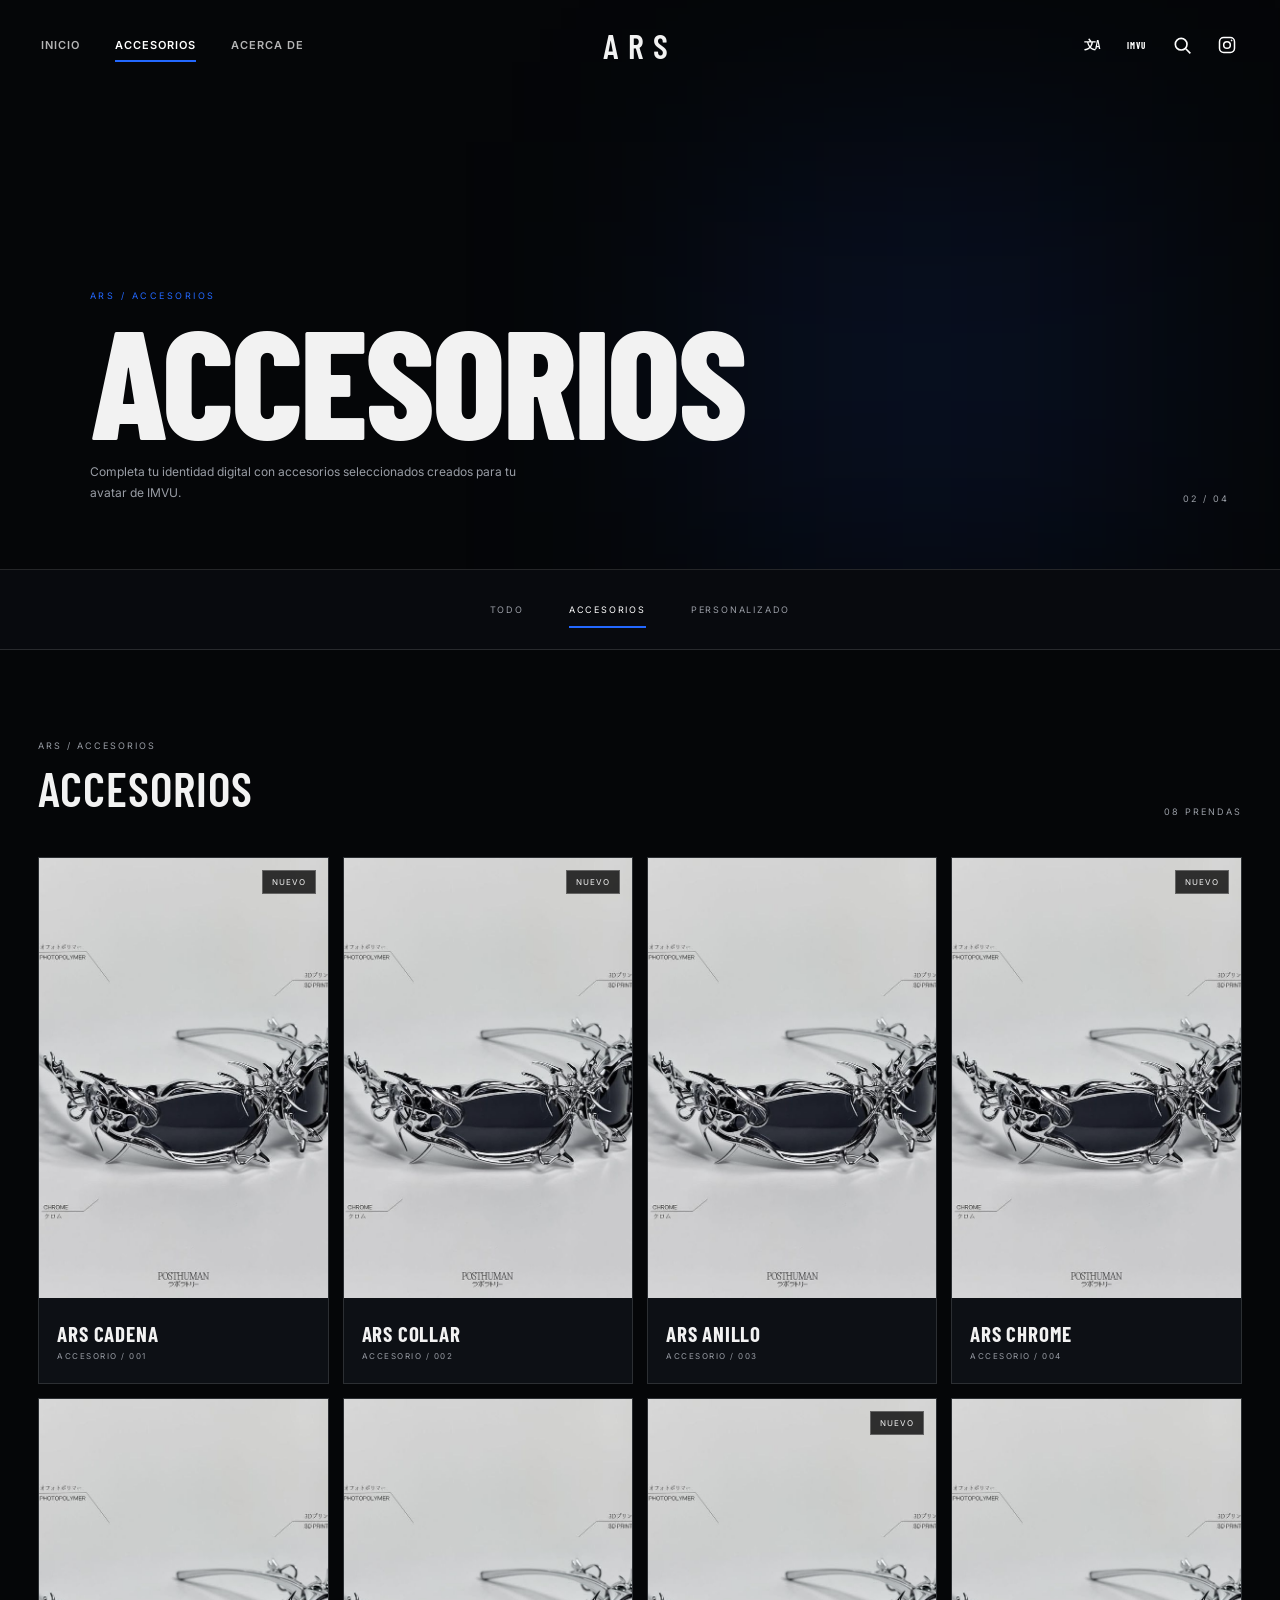
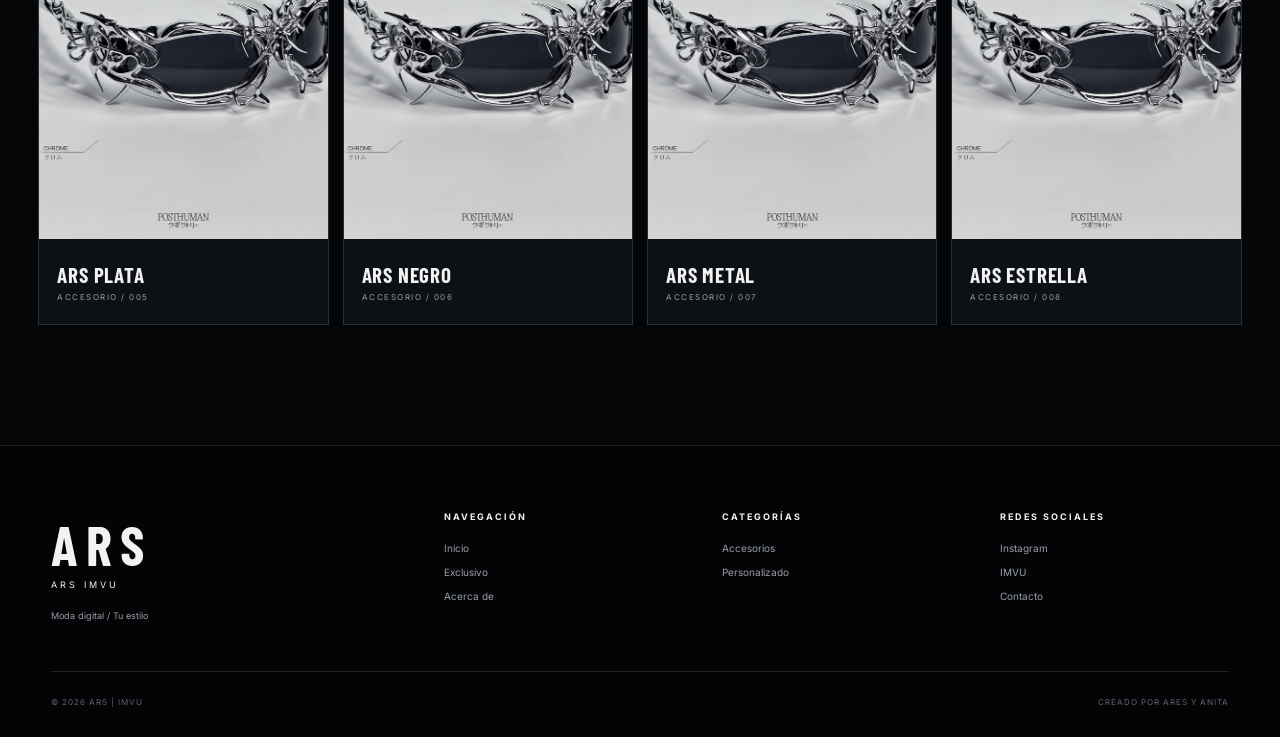
==== accesorios.html @ 0ce5f081 "Publicar tienda ARS" ====
<!DOCTYPE html>
<html lang="es">

<head>

    <meta charset="UTF-8">

    <meta
        name="viewport"
        content="width=device-width, initial-scale=1.0"
    >

    <title>Accesorios | ARS IMVU</title>


    <!-- GOOGLE FONTS -->

    <link rel="preconnect" href="https://fonts.googleapis.com">

    <link
        rel="preconnect"
        href="https://fonts.gstatic.com"
        crossorigin
    >

    <link
        href="https://fonts.googleapis.com/css2?family=Barlow+Condensed:wght@400;500;600;700;800&family=Inter:wght@300;400;500;600;700&display=swap"
        rel="stylesheet"
    >


    <!-- CSS -->

    <link
        rel="stylesheet"
        href="accesorios.css"
    >

</head>


<body>


<!-- =====================================================
     HEADER
===================================================== -->

<header class="header">


    <nav class="nav-left">

        <a href="base.html">
            INICIO
        </a>

        <a href="#products" class="active">
            ACCESORIOS
        </a>

        <a href="#footer">
            ACERCA DE
        </a>

    </nav>


    <!-- LOGO -->

    <a
        href="base.html"
        class="logo"
    >
        ARS
    </a>


    <!-- RIGHT -->

    <div class="nav-right">

        <button
            class="icon-button language-toggle"
            type="button"
            aria-label="Cambiar idioma"
            title="English / Español"
        >
            <span class="language-icon">文A</span>
        </button>

        <a href="https://go.imvu.com/av/xARESx1/" target="_blank" rel="noopener noreferrer" class="icon-button service-icon" aria-label="IMVU" title="IMVU">
            <span class="service-label">IMVU</span>
        </a>

        <!-- SEARCH -->

        <button
            class="icon-button"
            aria-label="Buscar"
        >

            <svg
                width="20"
                height="20"
                viewBox="0 0 24 24"
                fill="none"
                stroke="currentColor"
                stroke-width="2"
            >

                <circle
                    cx="11"
                    cy="11"
                    r="7"
                ></circle>

                <line
                    x1="16.5"
                    y1="16.5"
                    x2="22"
                    y2="22"
                ></line>

            </svg>

        </button>


        <!-- INSTAGRAM -->

        <a
            href="https://www.instagram.com/ars.shopx?stkn=NG5sNDVpODVyOTZt"
            target="_blank"
            rel="noopener noreferrer"
            class="icon-button"
        >

            <svg
                width="20"
                height="20"
                viewBox="0 0 24 24"
                fill="none"
                stroke="currentColor"
                stroke-width="1.8"
            >

                <rect
                    x="3"
                    y="3"
                    width="18"
                    height="18"
                    rx="5"
                ></rect>

                <circle
                    cx="12"
                    cy="12"
                    r="4"
                ></circle>

                <circle
                    cx="17.5"
                    cy="6.5"
                    r="1"
                    fill="currentColor"
                    stroke="none"
                ></circle>

            </svg>

        </a>


        <!-- MOBILE MENU -->

        <button
            class="icon-button mobile-menu"
            aria-label="Menú"
        >

            <span></span>
            <span></span>
            <span></span>

        </button>

    </div>

</header>



<!-- =====================================================
     PAGE HERO
===================================================== -->

<section class="page-hero">


    <div class="page-hero-bg">

        <video
            src="WhatsApp%20Video%202026-09-07%20at%207.48.57%20PM.mp4"
            autoplay
            muted
            loop
            playsinline
            aria-label="Video de accesorios ARS"
        ></video>

    </div>


    <div class="page-hero-overlay"></div>


    <div class="page-hero-content">


        <p class="breadcrumb">

            ARS / ACCESORIOS

        </p>


        <h1>

            ACCESORIOS

        </h1>


        <p class="hero-description">

            Completa tu identidad digital con
            accesorios seleccionados creados para tu
            avatar de IMVU.

        </p>


    </div>


    <div class="hero-index">

        02 / 04

    </div>

</section>



<!-- =====================================================
     CATEGORY NAVIGATION
===================================================== -->

<section class="category-navigation">


    <a href="#" class="category-link">
        TODO
    </a>


    <a
        href="accesorios.html"
        class="category-link active"
    >
        ACCESORIOS
    </a>


    <a href="#" class="category-link">
        PERSONALIZADO
    </a>

</section>



<!-- =====================================================
     PRODUCTS
===================================================== -->

<section
    class="products-section"
    id="products"
>


    <!-- HEADER -->

    <div class="products-header">


        <div>

            <p class="section-kicker">
                ARS / ACCESORIOS
            </p>

            <h2>
                ACCESORIOS
            </h2>

        </div>


        <div class="products-count">

            08 PRENDAS

        </div>

    </div>



    <!-- GRID -->

    <div class="products-grid">


        <!-- PRODUCT 01 -->

        <article class="product-card">

            <a href="#" class="product-image">

                <img
                    src="image%20copy%206.png"
                    alt="Cadena ARS"
                >

                <span class="product-tag">
                    NUEVO
                </span>

            </a>


            <div class="product-info">

                <div>

                    <h3>
                        ARS CADENA
                    </h3>

                    <p>
                        ACCESORIO / 001
                    </p>

                </div>


            </div>

        </article>



        <!-- PRODUCT 02 -->

        <article class="product-card">

            <a href="#" class="product-image">

                <img
                    src="image%20copy%206.png"
                    alt="Collar ARS"
                >

                <span class="product-tag">
                    NUEVO
                </span>

            </a>


            <div class="product-info">

                <div>

                    <h3>
                        ARS COLLAR
                    </h3>

                    <p>
                        ACCESORIO / 002
                    </p>

                </div>


            </div>

        </article>



        <!-- PRODUCT 03 -->

        <article class="product-card">

            <a href="#" class="product-image">

                <img
                    src="image%20copy%206.png"
                    alt="Anillo ARS"
                >

            </a>


            <div class="product-info">

                <div>

                    <h3>
                        ARS ANILLO
                    </h3>

                    <p>
                        ACCESORIO / 003
                    </p>

                </div>


            </div>

        </article>



        <!-- PRODUCT 04 -->

        <article class="product-card">

            <a href="#" class="product-image">

                <img
                    src="image%20copy%206.png"
                    alt="Reloj ARS"
                >

                <span class="product-tag">
                    NUEVO
                </span>

            </a>


            <div class="product-info">

                <div>

                    <h3>
                        ARS CHROME
                    </h3>

                    <p>
                        ACCESORIO / 004
                    </p>

                </div>


            </div>

        </article>



        <!-- PRODUCT 05 -->

        <article class="product-card">

            <a href="#" class="product-image">

                <img
                    src="image%20copy%206.png"
                    alt="Plata ARS"
                >

            </a>


            <div class="product-info">

                <div>

                    <h3>
                        ARS PLATA
                    </h3>

                    <p>
                        ACCESORIO / 005
                    </p>

                </div>


            </div>

        </article>



        <!-- PRODUCT 06 -->

        <article class="product-card">

            <a href="#" class="product-image">

                <img
                    src="image%20copy%206.png"
                    alt="Negro ARS"
                >

            </a>


            <div class="product-info">

                <div>

                    <h3>
                        ARS NEGRO
                    </h3>

                    <p>
                        ACCESORIO / 006
                    </p>

                </div>


            </div>

        </article>



        <!-- PRODUCT 07 -->

        <article class="product-card">

            <a href="#" class="product-image">

                <img
                    src="image%20copy%206.png"
                    alt="Metal ARS"
                >

                <span class="product-tag">
                    NUEVO
                </span>

            </a>


            <div class="product-info">

                <div>

                    <h3>
                        ARS METAL
                    </h3>

                    <p>
                        ACCESORIO / 007
                    </p>

                </div>


            </div>

        </article>



        <!-- PRODUCT 08 -->

        <article class="product-card">

            <a href="#" class="product-image">

                <img
                    src="image%20copy%206.png"
                    alt="Estrella ARS"
                >

            </a>


            <div class="product-info">

                <div>

                    <h3>
                        ARS ESTRELLA
                    </h3>

                    <p>
                        ACCESORIO / 008
                    </p>

                </div>


            </div>

        </article>


    </div>

</section>



<!-- =====================================================
     FOOTER
===================================================== -->

<footer id="footer">


    <div class="footer-main">


        <!-- BRAND -->

        <div class="footer-brand">

            <div class="footer-logo">
                ARS
            </div>

            <p>
                ARS IMVU
            </p>

            <span>
                Moda digital / Tu estilo
            </span>

        </div>


        <!-- NAVIGATION -->

        <div class="footer-column">

            <h4>
                NAVEGACIÓN
            </h4>

            <a href="base.html#">
                Inicio
            </a>

            <a href="base.html#shop">
                Exclusivo
            </a>

            <a href="base.html#about">
                Acerca de
            </a>

        </div>


        <!-- CATEGORIES -->

        <div class="footer-column">

            <h4>
                CATEGORÍAS
            </h4>

            <a href="accesorios.html">
                Accesorios
            </a>

            <a href="personalizado.html">
                Personalizado
            </a>

        </div>


        <!-- SOCIAL -->

        <div class="footer-column">

            <h4>
                REDES SOCIALES
            </h4>

            <a href="https://www.instagram.com/ars.shopx?stkn=NG5sNDVpODVyOTZt" target="_blank" rel="noopener noreferrer">
                Instagram
            </a>

            <a href="https://go.imvu.com/av/xARESx1/" target="_blank" rel="noopener noreferrer">
                IMVU
            </a>

            <a href="https://www.instagram.com/ars.shopx?stkn=NG5sNDVpODVyOTZt" target="_blank" rel="noopener noreferrer">
                Contacto
            </a>

        </div>


    </div>



    <div class="footer-bottom">

        <span>
            © 2026 ARS | IMVU
        </span>

        <span>
            CREADO POR ARES Y ANITA
        </span>

    </div>

</footer>


<script src="idioma.js"></script>

</body>

</html>
---- accesorios.css ----
/* =====================================================
   VARIABLES
===================================================== */

:root {

    --black: #050608;
    --black-soft: #080a0e;

    --dark: #0d1015;
    --dark-light: #14171d;

    --white: #f2f2f2;

    --gray: #999da5;
    --gray-dark: #62666e;

    --silver: #c8ccd2;

    --blue: #2368ff;
    --blue-dark: #0d2c72;

    --border: rgba(255, 255, 255, 0.13);

}


/* =====================================================
   RESET
===================================================== */

* {

    margin: 0;
    padding: 0;

    box-sizing: border-box;

}


html {

    scroll-behavior: smooth;

}


body {

    background: var(--black);

    color: var(--white);

    font-family: "Inter", sans-serif;

    overflow-x: hidden;

}


a {

    color: inherit;

    text-decoration: none;

}


button {

    font-family: inherit;

}


/* =====================================================
   HEADER
===================================================== */

.header {

    position: absolute;

    top: 0;
    left: 0;

    width: 100%;

    height: 90px;

    padding: 0 3.2%;

    z-index: 100;

    display: flex;

    align-items: center;

    justify-content: space-between;

}


/* NAV */

.nav-left {

    display: flex;

    align-items: center;

    gap: 35px;

}


.nav-left a {

    position: relative;

    font-size: 11px;

    font-weight: 600;

    letter-spacing: 1px;

    color: rgba(255,255,255,.7);

    transition: .3s;

}


.nav-left a:hover {

    color: white;

}


.nav-left a.active {

    color: white;

}


.nav-left a.active::after {

    content: "";

    position: absolute;

    left: 0;

    bottom: -10px;

    width: 100%;

    height: 2px;

    background: var(--blue);

}


/* =====================================================
   LOGO
===================================================== */

.logo {

    position: absolute;

    left: 50%;

    transform: translateX(-50%);

    font-family: "Barlow Condensed", sans-serif;

    font-size: 34px;

    font-weight: 600;

    letter-spacing: 9px;

}


/* =====================================================
   HEADER RIGHT
===================================================== */

.nav-right {

    display: flex;

    align-items: center;

    gap: 20px;

}


.icon-button {

    width: 25px;

    height: 25px;

    border: none;

    background: transparent;

    color: white;

    display: flex;

    align-items: center;

    justify-content: center;

    cursor: pointer;

    transition: .3s;

}


.icon-button:hover {

    color: var(--blue);

}


.mobile-menu {

    display: none;

    flex-direction: column;

    gap: 4px;

}


.mobile-menu span {

    width: 19px;

    height: 1px;

    background: currentColor;

}


.language-icon {

    font-family: "Barlow Condensed", sans-serif;

    font-size: 12px;

    font-weight: 600;

    letter-spacing: -1px;

}


.service-icon {

    font-size: 9px;

    letter-spacing: 1px;

}


.service-label {

    font-family: "Barlow Condensed", sans-serif;

    font-weight: 700;

}


/* =====================================================
   PAGE HERO
===================================================== */

.page-hero {

    position: relative;

    min-height: 570px;

    display: flex;

    align-items: flex-end;

    overflow: hidden;

    border-bottom: 1px solid var(--border);

}


.page-hero-bg {

    position: absolute;

    inset: 0;

}


.page-hero-bg video {

    width: 100%;

    height: 100%;

    object-fit: cover;

    object-position: center;

    filter:
        grayscale(35%)
        contrast(115%);

}


/* OVERLAY */

.page-hero-overlay {

    position: absolute;

    inset: 0;

    background:

        linear-gradient(
            to top,
            #050608 0%,
            rgba(5,6,8,.82) 30%,
            rgba(5,6,8,.2) 100%
        );

}


/* BLUE GLOW */

.page-hero::after {

    content: "";

    position: absolute;

    width: 450px;

    height: 450px;

    right: 10%;

    top: 25%;

    background: rgba(30,80,200,.12);

    filter: blur(120px);

    pointer-events: none;

}


/* CONTENT */

.page-hero-content {

    position: relative;

    z-index: 5;

    padding:

        0

        7%

        65px;

}


.breadcrumb {

    margin-bottom: 20px;

    font-size: 9px;

    letter-spacing: 2.5px;

    color: var(--blue);

}


.page-hero h1 {

    font-family: "Barlow Condensed", sans-serif;

    font-size: clamp(80px, 12vw, 170px);

    font-weight: 800;

    line-height: .75;

    letter-spacing: -3px;

}


.hero-description {

    max-width: 450px;

    margin-top: 25px;

    color: var(--gray);

    font-size: 12px;

    line-height: 1.8;

}


.hero-index {

    position: absolute;

    right: 4%;

    bottom: 65px;

    z-index: 5;

    font-size: 9px;

    letter-spacing: 2px;

    color: var(--gray);

}


/* =====================================================
   CATEGORY NAVIGATION
===================================================== */

.category-navigation {

    display: flex;

    justify-content: center;

    align-items: center;

    gap: 45px;

    min-height: 80px;

    padding: 15px;

    border-bottom: 1px solid var(--border);

    background: var(--black-soft);

}


.category-link {

    position: relative;

    font-size: 9px;

    letter-spacing: 1.8px;

    color: var(--gray);

    transition: .3s;

}


.category-link:hover {

    color: white;

}


.category-link.active {

    color: white;

}


.category-link.active::after {

    content: "";

    position: absolute;

    left: 0;

    right: 0;

    bottom: -13px;

    height: 2px;

    background: var(--blue);

}


/* =====================================================
   PRODUCTS SECTION
===================================================== */

.products-section {

    padding: 90px 3% 120px;

}


.products-header {

    display: flex;

    justify-content: space-between;

    align-items: flex-end;

    margin-bottom: 40px;

}


.section-kicker {

    font-size: 9px;

    letter-spacing: 2px;

    color: var(--gray);

}


.products-header h2 {

    margin-top: 8px;

    font-family: "Barlow Condensed", sans-serif;

    font-size: 48px;

    font-weight: 600;

    letter-spacing: 1px;

}


.products-count {

    font-size: 9px;

    letter-spacing: 2px;

    color: var(--gray);

}


/* =====================================================
   PRODUCT GRID
===================================================== */

.products-grid {

    display: grid;

    grid-template-columns: repeat(4, 1fr);

    gap: 14px;

}


/* CARD */

.product-card {

    background: var(--dark);

    border: 1px solid var(--border);

    transition: .4s;

}


.product-card:hover {

    border-color: rgba(35,104,255,.65);

    transform: translateY(-5px);

}


/* IMAGE */

.product-image {

    position: relative;

    display: block;

    height: 440px;

    overflow: hidden;

    background: #111;

}


.product-image img {

    width: 100%;

    height: 100%;

    object-fit: cover;

    filter: grayscale(20%);

    transition: .6s;

}


.product-card:hover img {

    transform: scale(1.06);

    filter: grayscale(0);

}


/* TAG */

.product-tag {

    position: absolute;

    top: 12px;

    right: 12px;

    padding: 6px 9px;

    background: rgba(0,0,0,.78);

    border: 1px solid rgba(255,255,255,.25);

    font-size: 8px;

    letter-spacing: 1px;

}


/* INFO */

.product-info {

    min-height: 85px;

    padding: 18px;

    display: flex;

    align-items: center;

    justify-content: space-between;

}


.product-info h3 {

    font-family: "Barlow Condensed", sans-serif;

    font-size: 21px;

    letter-spacing: .8px;

}


.product-info p {

    margin-top: 5px;

    font-size: 8px;

    letter-spacing: 1.5px;

    color: var(--gray);

}


.view-product {

    font-size: 8px;

    letter-spacing: 1px;

    color: var(--gray);

    transition: .3s;

}


.view-product:hover {

    color: var(--blue);

}


/* =====================================================
   FOOTER
===================================================== */

footer {

    padding: 65px 4% 30px;

    background: #030405;

    border-top: 1px solid var(--border);

}


.footer-main {

    display: grid;

    grid-template-columns: 1.5fr 1fr 1fr 1fr;

    gap: 50px;

    padding-bottom: 50px;

    border-bottom: 1px solid var(--border);

}


/* BRAND */

.footer-logo {

    font-family: "Barlow Condensed", sans-serif;

    font-size: 55px;

    font-weight: 700;

    letter-spacing: 8px;

}


.footer-brand p {

    margin-top: 2px;

    font-size: 9px;

    letter-spacing: 3px;

}


.footer-brand span {

    display: block;

    margin-top: 20px;

    color: var(--gray);

    font-size: 9px;

}


/* COLUMNS */

.footer-column h4 {

    margin-bottom: 20px;

    font-size: 9px;

    letter-spacing: 2px;

}


.footer-column a {

    display: block;

    margin-bottom: 12px;

    color: var(--gray);

    font-size: 10px;

    transition: .3s;

}


.footer-column a:hover {

    color: var(--blue);

}


/* BOTTOM */

.footer-bottom {

    display: flex;

    justify-content: space-between;

    padding-top: 25px;

    color: var(--gray-dark);

    font-size: 8px;

    letter-spacing: 1px;

}


/* =====================================================
   TABLET
===================================================== */

@media (max-width: 1000px) {


    .nav-left {

        gap: 20px;

    }


    .products-grid {

        grid-template-columns: repeat(2, 1fr);

    }

}


/* =====================================================
   MOBILE
===================================================== */

@media (max-width: 650px) {


    /* HEADER */

    .header {

        height: 70px;

        padding: 0 5%;

    }


    .nav-left {

        display: none;

    }


    .logo {

        font-size: 26px;

        letter-spacing: 5px;

    }


    .nav-right {

        gap: 8px;

    }


    .nav-right .icon-button {

        width: 22px;
        height: 22px;

    }


    .nav-right .service-icon {

        font-size: 8px;

    }


    .mobile-menu {

        display: flex;

    }


    .header.menu-open .nav-left {

        position: absolute;

        top: 70px;
        left: 5%;
        right: 5%;

        display: flex;
        flex-direction: column;
        align-items: stretch;
        gap: 0;

        padding: 12px 18px;

        background: rgba(8,10,14,.97);
        border: 1px solid var(--border);

    }


    .header.menu-open .nav-left a {

        padding: 13px 0;

    }


    .header.menu-open .nav-left a.active::after {

        bottom: 5px;

    }


    /* HERO */

    .page-hero {

        min-height: 600px;

    }


    .page-hero-content {

        padding:

            0

            7%

            50px;

    }


    .page-hero h1 {

        font-size: 82px;

    }


    .hero-description {

        max-width: 320px;

    }


    .hero-index {

        display: none;

    }


    /* CATEGORY NAV */

    .category-navigation {

        justify-content: flex-start;

        overflow-x: auto;

        gap: 28px;

        padding-left: 6%;

        scrollbar-width: none;

    }


    .category-navigation::-webkit-scrollbar {

        display: none;

    }


    .category-link {

        white-space: nowrap;

    }


    /* PRODUCTS */

    .products-section {

        padding: 65px 5% 80px;

    }


    .products-header {

        align-items: flex-start;

        flex-direction: column;

        gap: 15px;

    }


    .products-header h2 {

        font-size: 40px;

    }


    .products-grid {

        grid-template-columns: 1fr 1fr;

        gap: 8px;

    }


    .product-image {

        height: 280px;

    }


    .product-info {

        min-height: 80px;

        padding: 12px;

    }


    .product-info h3 {

        font-size: 17px;

    }


    .view-product {

        display: none;

    }


    /* FOOTER */

    footer {

        padding: 55px 7% 25px;

    }


    .footer-main {

        grid-template-columns: 1fr 1fr;

        gap: 40px 20px;

    }


    .footer-brand {

        grid-column: 1 / -1;

    }


    .footer-bottom {

        flex-direction: column;

        gap: 10px;

    }

}


@media (max-width: 420px) {

    .page-hero h1,
    .products-header h2 {

        font-size: 58px;

    }


    .products-grid {

        gap: 6px;

    }


    .product-image {

        height: 225px;

    }

}
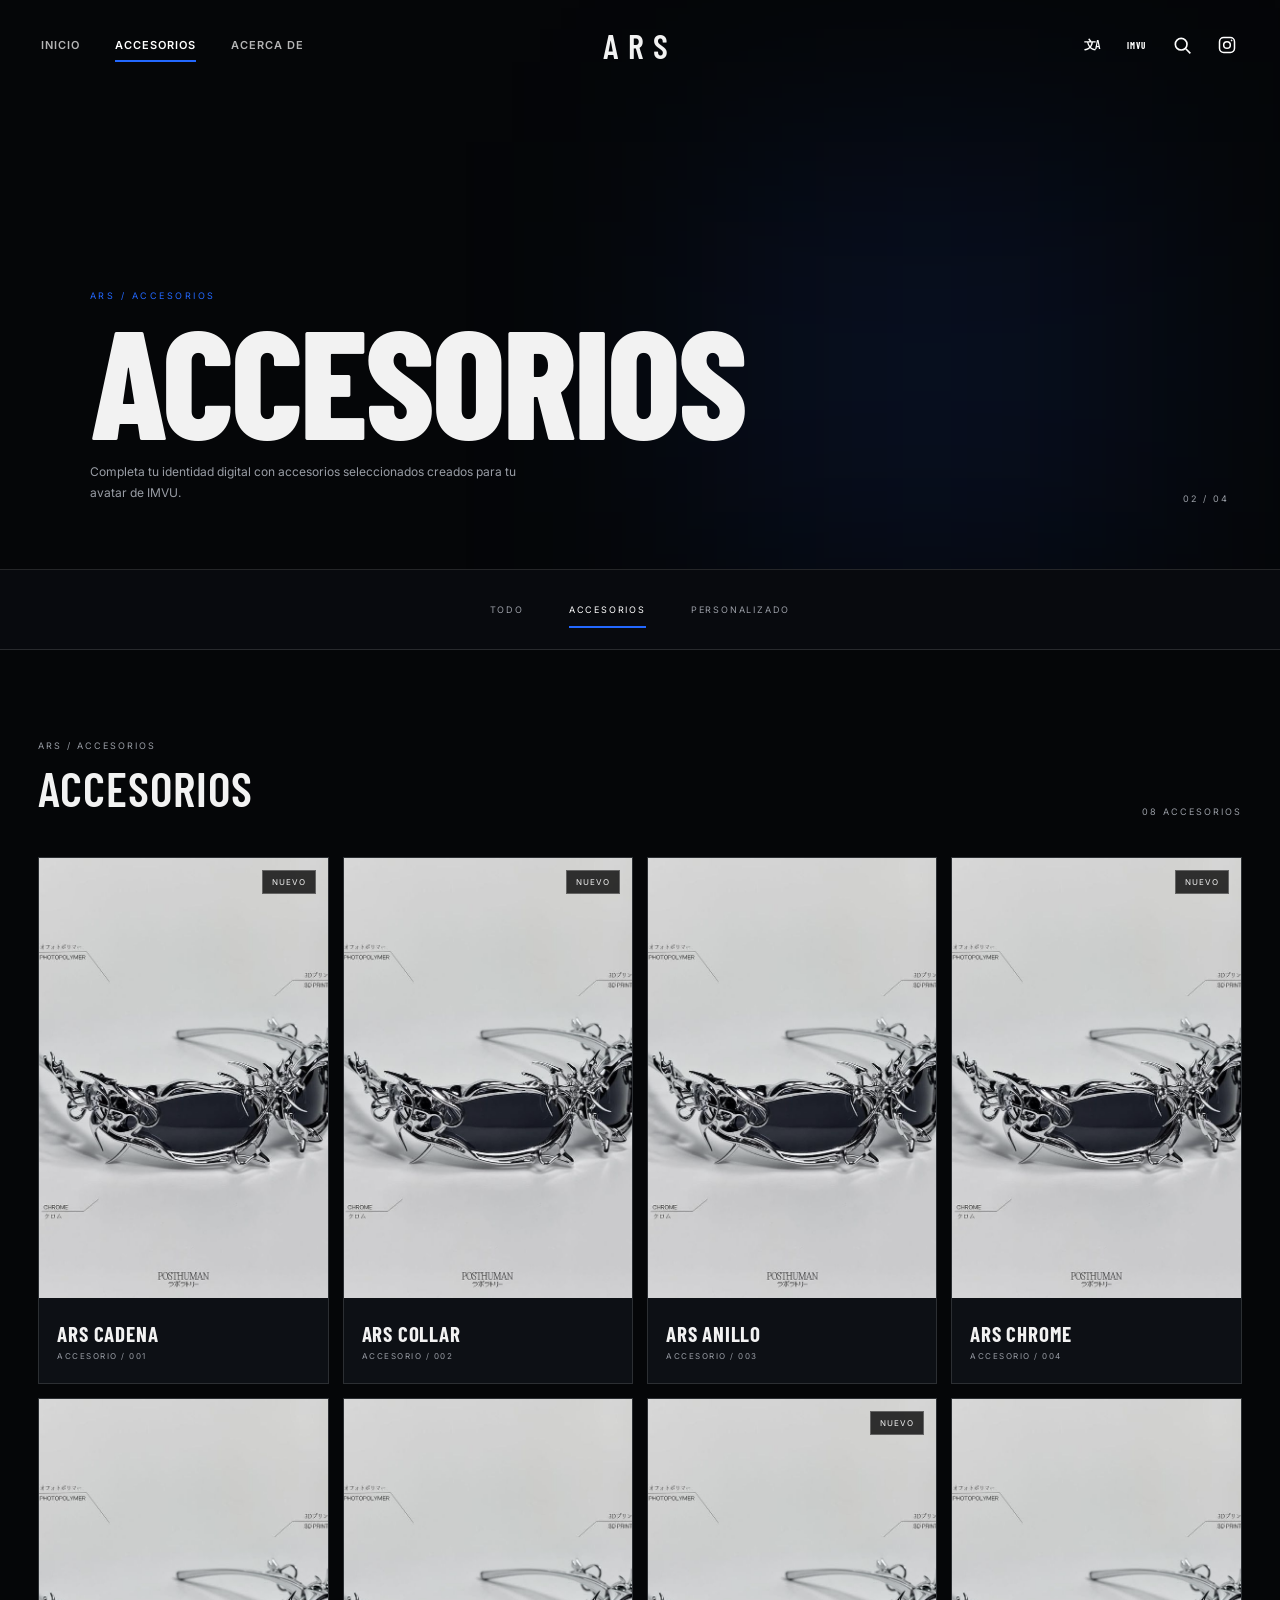
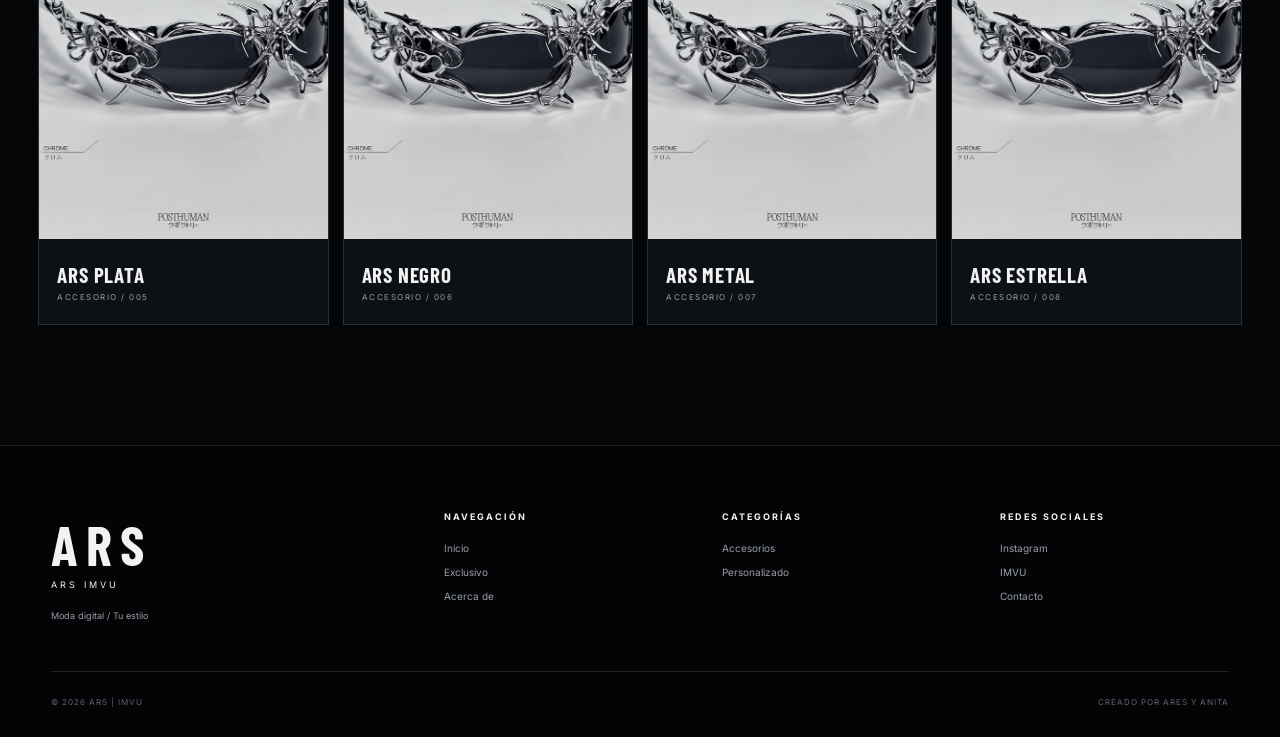
==== commit 84e8a625: "lupaaaaa" ====
--- a/accesorios.html
+++ b/accesorios.html
@@ -13,7 +13,7 @@
     <title>Accesorios | ARS IMVU</title>
 
 
-    <!-- GOOGLE FONTS -->
+    
 
     <link rel="preconnect" href="https://fonts.googleapis.com">
 
@@ -29,7 +29,7 @@
     >
 
 
-    <!-- CSS -->
+    
 
     <link
         rel="stylesheet"
@@ -42,16 +42,14 @@
 <body>
 
 
-<!-- =====================================================
-     HEADER
-===================================================== -->
+
 
 <header class="header">
 
 
     <nav class="nav-left">
 
-        <a href="base.html">
+        <a href="./index.html">
             INICIO
         </a>
 
@@ -66,17 +64,17 @@
     </nav>
 
 
-    <!-- LOGO -->
+    
 
     <a
-        href="base.html"
+        href="./index.html"
         class="logo"
     >
         ARS
     </a>
 
 
-    <!-- RIGHT -->
+    
 
     <div class="nav-right">
 
@@ -93,7 +91,7 @@
             <span class="service-label">IMVU</span>
         </a>
 
-        <!-- SEARCH -->
+        
 
         <button
             class="icon-button"
@@ -127,7 +125,7 @@
         </button>
 
 
-        <!-- INSTAGRAM -->
+        
 
         <a
             href="https://www.instagram.com/ars.shopx?stkn=NG5sNDVpODVyOTZt"
@@ -172,7 +170,7 @@
         </a>
 
 
-        <!-- MOBILE MENU -->
+        
 
         <button
             class="icon-button mobile-menu"
@@ -191,9 +189,7 @@
 
 
 
-<!-- =====================================================
-     PAGE HERO
-===================================================== -->
+
 
 <section class="page-hero">
 
@@ -254,9 +250,7 @@
 
 
 
-<!-- =====================================================
-     CATEGORY NAVIGATION
-===================================================== -->
+
 
 <section class="category-navigation">
 
@@ -267,7 +261,7 @@
 
 
     <a
-        href="accesorios.html"
+        href="./accesorios.html"
         class="category-link active"
     >
         ACCESORIOS
@@ -282,9 +276,7 @@
 
 
 
-<!-- =====================================================
-     PRODUCTS
-===================================================== -->
+
 
 <section
     class="products-section"
@@ -292,7 +284,7 @@
 >
 
 
-    <!-- HEADER -->
+    
 
     <div class="products-header">
 
@@ -312,7 +304,7 @@
 
         <div class="products-count">
 
-            08 PRENDAS
+            08 ACCESORIOS
 
         </div>
 
@@ -320,12 +312,12 @@
 
 
 
-    <!-- GRID -->
+    
 
     <div class="products-grid">
 
 
-        <!-- PRODUCT 01 -->
+        
 
         <article class="product-card">
 
@@ -364,7 +356,7 @@
 
 
 
-        <!-- PRODUCT 02 -->
+        
 
         <article class="product-card">
 
@@ -403,7 +395,7 @@
 
 
 
-        <!-- PRODUCT 03 -->
+        
 
         <article class="product-card">
 
@@ -438,7 +430,7 @@
 
 
 
-        <!-- PRODUCT 04 -->
+        
 
         <article class="product-card">
 
@@ -477,7 +469,7 @@
 
 
 
-        <!-- PRODUCT 05 -->
+        
 
         <article class="product-card">
 
@@ -512,7 +504,7 @@
 
 
 
-        <!-- PRODUCT 06 -->
+        
 
         <article class="product-card">
 
@@ -547,7 +539,7 @@
 
 
 
-        <!-- PRODUCT 07 -->
+        
 
         <article class="product-card">
 
@@ -586,7 +578,7 @@
 
 
 
-        <!-- PRODUCT 08 -->
+        
 
         <article class="product-card">
 
@@ -626,9 +618,7 @@
 
 
 
-<!-- =====================================================
-     FOOTER
-===================================================== -->
+
 
 <footer id="footer">
 
@@ -636,7 +626,7 @@
     <div class="footer-main">
 
 
-        <!-- BRAND -->
+        
 
         <div class="footer-brand">
 
@@ -655,7 +645,7 @@
         </div>
 
 
-        <!-- NAVIGATION -->
+        
 
         <div class="footer-column">
 
@@ -663,22 +653,22 @@
                 NAVEGACIÓN
             </h4>
 
-            <a href="base.html#">
+            <a href="./index.html#">
                 Inicio
             </a>
 
-            <a href="base.html#shop">
+            <a href="./index.html#shop">
                 Exclusivo
             </a>
 
-            <a href="base.html#about">
+            <a href="./index.html#about">
                 Acerca de
             </a>
 
         </div>
 
 
-        <!-- CATEGORIES -->
+        
 
         <div class="footer-column">
 
@@ -686,18 +676,18 @@
                 CATEGORÍAS
             </h4>
 
-            <a href="accesorios.html">
+            <a href="./accesorios.html">
                 Accesorios
             </a>
 
-            <a href="personalizado.html">
+            <a href="./personalizado.html">
                 Personalizado
             </a>
 
         </div>
 
 
-        <!-- SOCIAL -->
+        
 
         <div class="footer-column">
 
@@ -739,6 +729,163 @@
 </footer>
 
 
+<script>
+
+    const accessoryLensZoom = 2.75;
+
+    document.querySelectorAll(".product-image").forEach(
+        (productImage) => {
+
+            const product = productImage.querySelector("img");
+            const lens = document.createElement("div");
+
+            lens.className = "accessory-lens";
+
+            lens.setAttribute("aria-hidden", "true");
+
+            lens.style.backgroundImage =
+                "url(\"" + product.getAttribute("src") + "\")";
+
+            productImage.appendChild(lens);
+
+            let touchZoomActive = false;
+
+
+            function updateLens(event) {
+
+                const imageRect =
+                    product.getBoundingClientRect();
+
+                const containerRect =
+                    productImage.getBoundingClientRect();
+
+                const naturalRatio =
+                    product.naturalWidth / product.naturalHeight;
+
+                if (!naturalRatio) {
+
+                    return;
+
+                }
+
+                const scale = Math.max(
+                    imageRect.width / product.naturalWidth,
+                    imageRect.height / product.naturalHeight
+                );
+
+                const renderedWidth =
+                    product.naturalWidth * scale;
+
+                const renderedHeight =
+                    product.naturalHeight * scale;
+
+                const renderedLeft =
+                    (imageRect.width - renderedWidth) / 2;
+
+                const renderedTop =
+                    (imageRect.height - renderedHeight) / 2;
+
+                const x =
+                    event.clientX - imageRect.left - renderedLeft;
+
+                const y =
+                    event.clientY - imageRect.top - renderedTop;
+
+                const lensRadius = lens.offsetWidth / 2;
+
+                lens.style.left =
+                    event.clientX - containerRect.left + "px";
+
+                lens.style.top =
+                    event.clientY - containerRect.top + "px";
+
+                lens.style.backgroundSize =
+                    renderedWidth * accessoryLensZoom + "px " +
+                    renderedHeight * accessoryLensZoom + "px";
+
+                lens.style.backgroundPosition =
+                    (lensRadius - x * accessoryLensZoom) + "px " +
+                    (lensRadius - y * accessoryLensZoom) + "px";
+
+                lens.classList.add("active");
+
+            }
+
+
+            function hideLens() {
+
+                if (!touchZoomActive) {
+
+                    lens.classList.remove("active");
+
+                }
+
+            }
+
+
+            productImage.addEventListener(
+                "pointermove",
+                updateLens
+            );
+
+            productImage.addEventListener(
+                "pointerenter",
+                (event) => {
+
+                    if (event.pointerType !== "touch") {
+
+                        updateLens(event);
+
+                    }
+
+                }
+            );
+
+            productImage.addEventListener(
+                "pointerleave",
+                hideLens
+            );
+
+            productImage.addEventListener(
+                "pointerdown",
+                (event) => {
+
+                    if (event.pointerType === "touch") {
+
+                        touchZoomActive = true;
+
+                        productImage.setPointerCapture(event.pointerId);
+
+                        updateLens(event);
+
+                    }
+
+                }
+            );
+
+            productImage.addEventListener(
+                "pointerup",
+                (event) => {
+
+                    if (event.pointerType === "touch") {
+
+                        touchZoomActive = false;
+
+                        productImage.releasePointerCapture(event.pointerId);
+
+                        lens.classList.remove("active");
+
+                    }
+
+                }
+            );
+
+        }
+    );
+
+</script>
+
+
 <script src="idioma.js"></script>
 
 </body>
--- a/accesorios.css
+++ b/accesorios.css
@@ -1,7 +1,5 @@
 
-/* =====================================================
-   VARIABLES
-===================================================== */
+
 
 :root {
 
@@ -26,9 +24,7 @@
 }
 
 
-/* =====================================================
-   RESET
-===================================================== */
+
 
 * {
 
@@ -76,9 +72,7 @@
 }
 
 
-/* =====================================================
-   HEADER
-===================================================== */
+
 
 .header {
 
@@ -104,7 +98,7 @@
 }
 
 
-/* NAV */
+
 
 .nav-left {
 
@@ -167,9 +161,7 @@
 }
 
 
-/* =====================================================
-   LOGO
-===================================================== */
+
 
 .logo {
 
@@ -190,9 +182,7 @@
 }
 
 
-/* =====================================================
-   HEADER RIGHT
-===================================================== */
+
 
 .nav-right {
 
@@ -290,9 +280,7 @@
 }
 
 
-/* =====================================================
-   PAGE HERO
-===================================================== */
+
 
 .page-hero {
 
@@ -337,7 +325,7 @@
 }
 
 
-/* OVERLAY */
+
 
 .page-hero-overlay {
 
@@ -357,7 +345,7 @@
 }
 
 
-/* BLUE GLOW */
+
 
 .page-hero::after {
 
@@ -382,7 +370,7 @@
 }
 
 
-/* CONTENT */
+
 
 .page-hero-content {
 
@@ -463,9 +451,7 @@
 }
 
 
-/* =====================================================
-   CATEGORY NAVIGATION
-===================================================== */
+
 
 .category-navigation {
 
@@ -536,9 +522,7 @@
 }
 
 
-/* =====================================================
-   PRODUCTS SECTION
-===================================================== */
+
 
 .products-section {
 
@@ -597,9 +581,7 @@
 }
 
 
-/* =====================================================
-   PRODUCT GRID
-===================================================== */
+
 
 .products-grid {
 
@@ -612,7 +594,7 @@
 }
 
 
-/* CARD */
+
 
 .product-card {
 
@@ -634,7 +616,7 @@
 }
 
 
-/* IMAGE */
+
 
 .product-image {
 
@@ -648,6 +630,8 @@
 
     background: #111;
 
+    touch-action: none;
+
 }
 
 
@@ -675,7 +659,52 @@
 }
 
 
-/* TAG */
+.product-image:hover img {
+
+    transform: none;
+
+}
+
+
+.accessory-lens {
+
+    position: absolute;
+
+    z-index: 4;
+
+    width: 150px;
+
+    height: 150px;
+
+    border: 1px solid rgba(255,255,255,.85);
+
+    border-radius: 50%;
+
+    background-repeat: no-repeat;
+
+    background-color: #050608;
+
+    box-shadow: 0 0 0 1px rgba(35,104,255,.35), 0 14px 35px rgba(0,0,0,.55);
+
+    pointer-events: none;
+
+    opacity: 0;
+
+    transform: translate(-50%, -50%);
+
+    transition: opacity .16s ease;
+
+}
+
+
+.accessory-lens.active {
+
+    opacity: 1;
+
+}
+
+
+
 
 .product-tag {
 
@@ -698,7 +727,7 @@
 }
 
 
-/* INFO */
+
 
 .product-info {
 
@@ -759,9 +788,7 @@
 }
 
 
-/* =====================================================
-   FOOTER
-===================================================== */
+
 
 footer {
 
@@ -789,7 +816,7 @@
 }
 
 
-/* BRAND */
+
 
 .footer-logo {
 
@@ -828,7 +855,7 @@
 }
 
 
-/* COLUMNS */
+
 
 .footer-column h4 {
 
@@ -863,7 +890,7 @@
 }
 
 
-/* BOTTOM */
+
 
 .footer-bottom {
 
@@ -882,9 +909,7 @@
 }
 
 
-/* =====================================================
-   TABLET
-===================================================== */
+
 
 @media (max-width: 1000px) {
 
@@ -905,14 +930,12 @@
 }
 
 
-/* =====================================================
-   MOBILE
-===================================================== */
+
 
 @media (max-width: 650px) {
 
 
-    /* HEADER */
+    
 
     .header {
 
@@ -1003,7 +1026,7 @@
     }
 
 
-    /* HERO */
+    
 
     .page-hero {
 
@@ -1046,7 +1069,7 @@
     }
 
 
-    /* CATEGORY NAV */
+    
 
     .category-navigation {
 
@@ -1077,7 +1100,7 @@
     }
 
 
-    /* PRODUCTS */
+    
 
     .products-section {
 
@@ -1120,6 +1143,15 @@
     }
 
 
+    .accessory-lens {
+
+        width: 112px;
+
+        height: 112px;
+
+    }
+
+
     .product-info {
 
         min-height: 80px;
@@ -1143,7 +1175,7 @@
     }
 
 
-    /* FOOTER */
+    
 
     footer {
 
